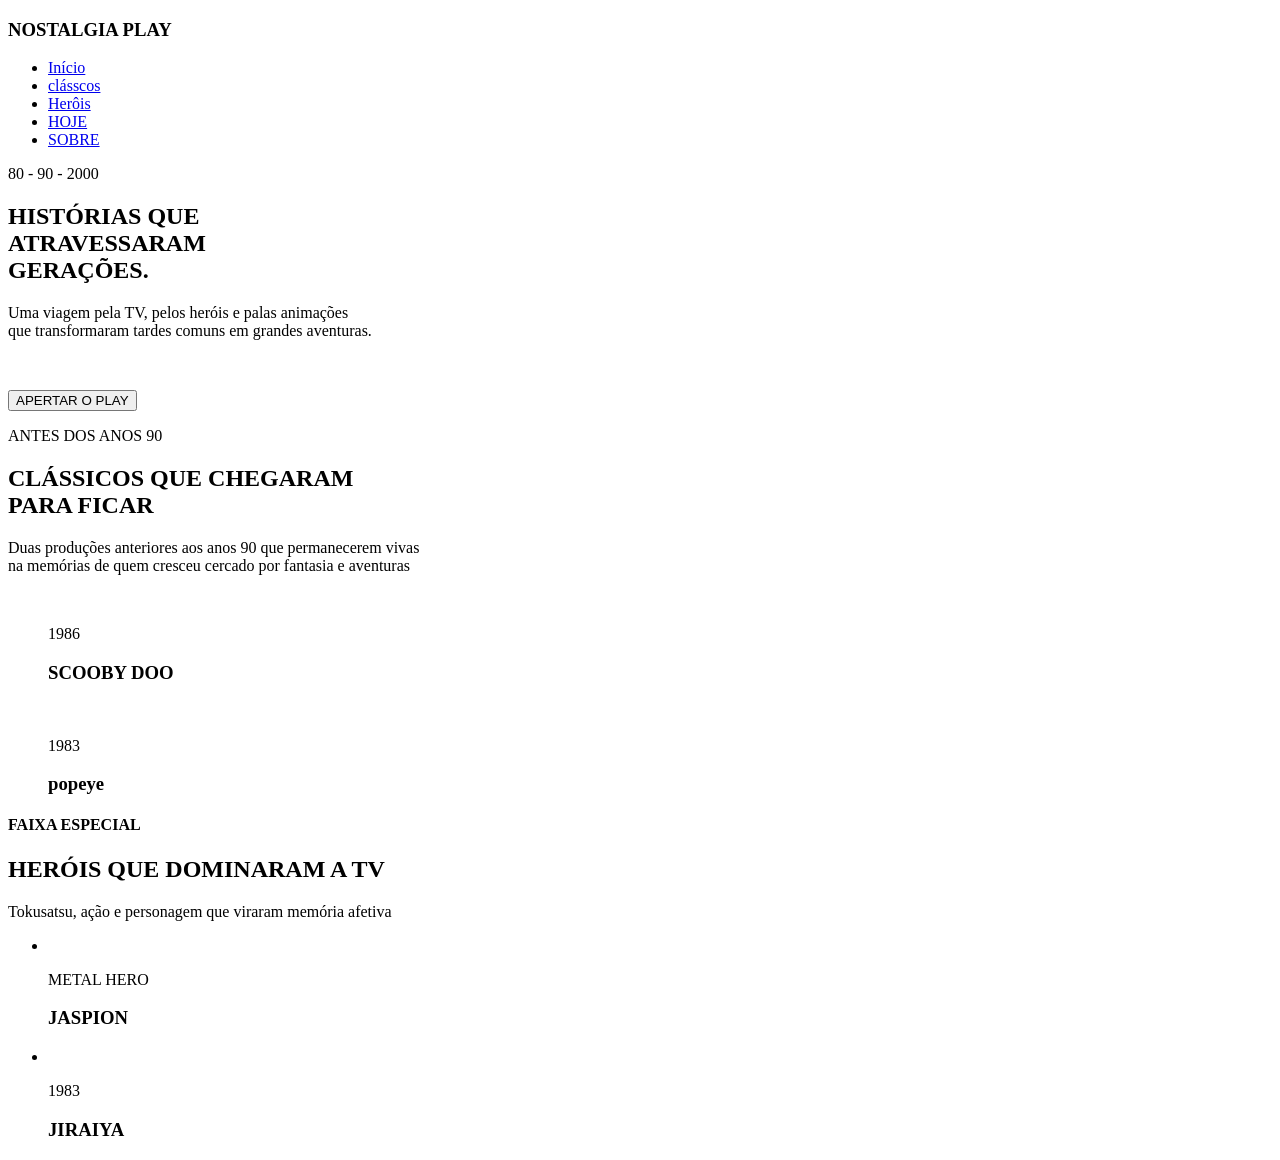
==== SEGUNDO_TERMO/Somativa/NOSTALGIA PLAY/index.html @ 6e8db5ab "BO" ====
<!DOCTYPE html>
<html lang="pt-BR">
<head>
    <meta charset="UTF-8">
    <meta name="viewport" content="width=device-width, initial-scale=1.0">
    <link rel="stylesheet" href="style.css">
    <title>Nostalgia</title>
</head>
<body>
     <header id="cabecalho" class="cabecalho">
        <h3>NOSTALGIA PLAY</h3>

        <section class="id-v">
       
        <nav>
            <ul class="id-nav">
                <li><a href="#inicio">Início</a></li>
                <li><a href="#classicos">clásscos</a></li>
                <li><a href="#herois">Herôis</a></li>
                <li><a href="#hoje">HOJE</a></li>
                <li><a href="#sobre">SOBRE</a></li>
            </ul>
        </nav>
    </header>

        </section>
    <main>
        <section id="inicio" class="banner">
            <header class="banner-conteudo">
                <p>80 - 90 - 2000</p>
                <h1>HISTÓRIAS QUE 
                   <br> ATRAVESSARAM 
                    <br>GERAÇÕES.</h1>
                <p>Uma viagem pela TV, pelos heróis e palas animações
                   <br> que transformaram tardes comuns em grandes aventuras.
                </p>
                <figure class="id-ban-img">
                    <img src="https://blogs.correiobraziliense.com.br/papodeconcurseiro/wp-content/uploads/sites/14/2020/09/CBNFOT050720143981.jpg" alt="">
                </figure>
                <button type="button">
                    APERTAR O PLAY
                </button>
            </header>
    </header>
    <section>
        <p>ANTES DOS ANOS 90</p>
        <H2>CLÁSSICOS QUE CHEGARAM  <br>PARA  FICAR</H2>
        <P>Duas produções anteriores aos anos 90 que permanecerem vivas <br>
        na memórias de quem cresceu cercado por fantasia e aventuras</P>
        <ul class="id-grid-cart">
                <img src="https://m.media-amazon.com/images/I/71V44JtHHIL._AC_UF1000,1000_QL80_.jpg" alt="">
                <p>1986</p>
                <h3>SCOOBY DOO</h3>
                <img src="https://upload.wikimedia.org/wikipedia/commons/2/26/Popeye_transparent.png?utm_source=pt.wikipedia.org&utm_campaign=index&utm_content=original" alt="">
                <P>1983</P>
                <H3>popeye</H3>
        </ul>
       
    </section>
    <section>
        <H4>FAIXA ESPECIAL</H4>
        <H2>HERÓIS QUE DOMINARAM A TV</H2>
        <P>Tokusatsu, ação e personagem que viraram memória afetiva</P>

        <ul class="id-grid-cart">
            <li>
               <img src="https://nextconqueror.wordpress.com/wp-content/uploads/2011/08/o-fantc3a1stico-faspion.jpg"alt="">
                <p>METAL HERO</p>
                <h3>JASPION</h3>
            </li>
                <li>
                 <img src="" alt="">
                 <P>1983</P>
                 <H3>JIRAIYA</H3>

                </li>
                
               
        </ul>





    </section>
    
</body>
</html>
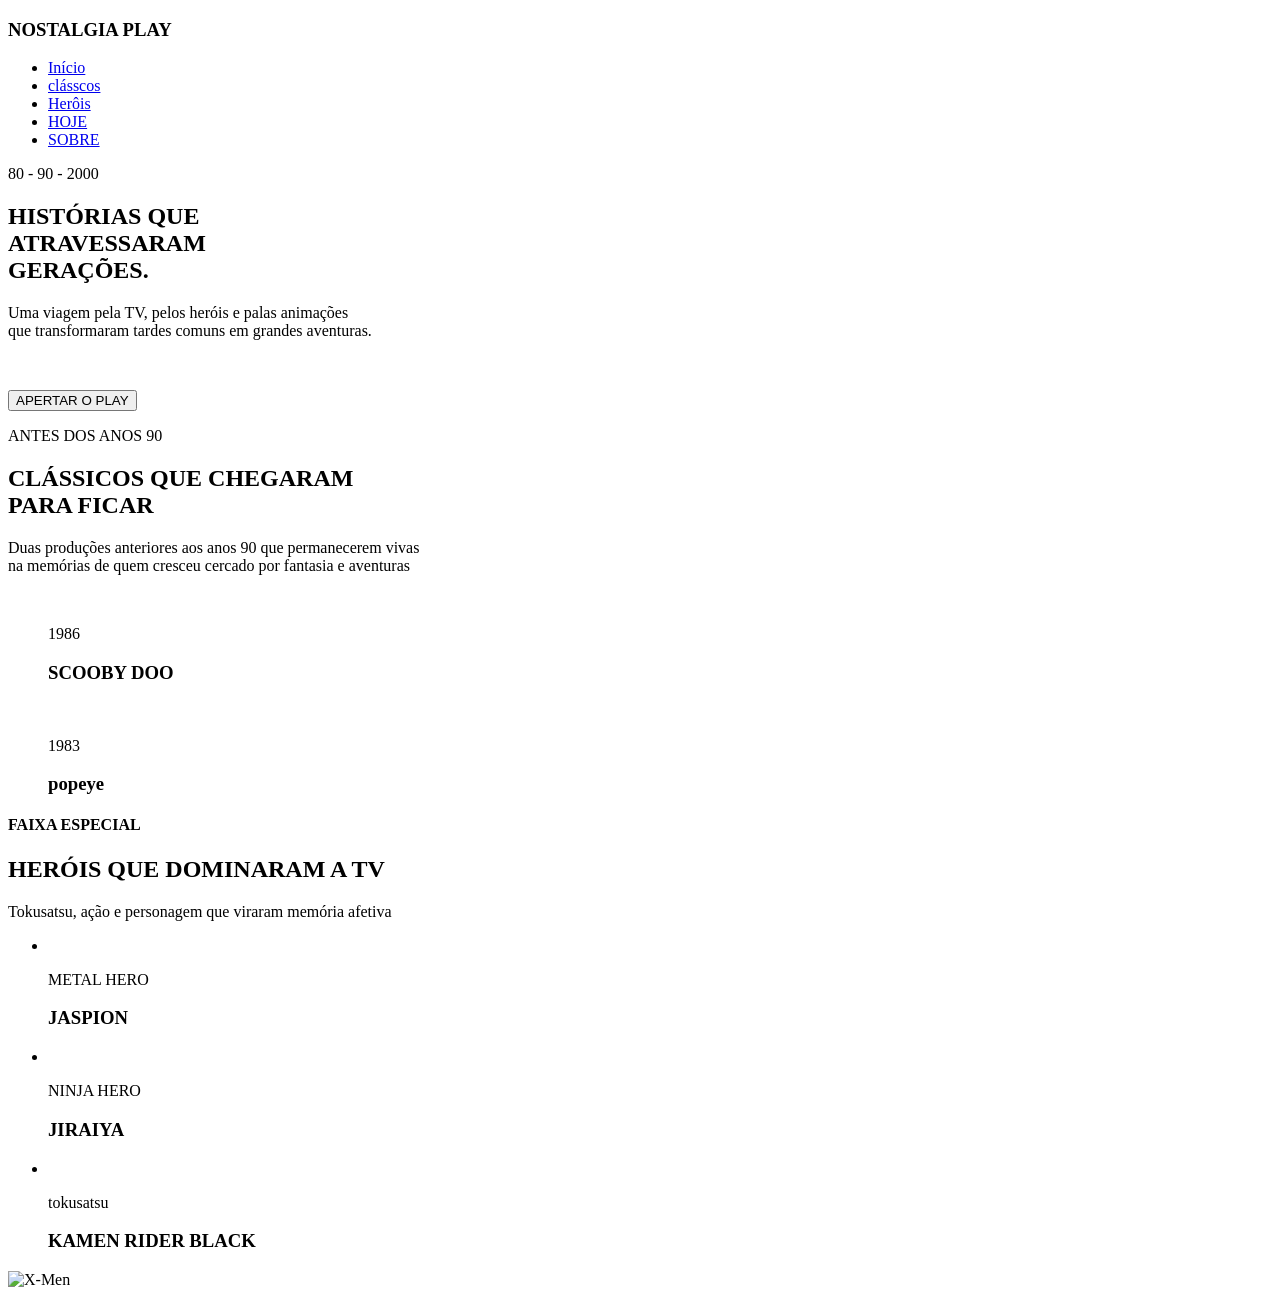
==== commit 17a855ef: "16" ====
--- a/SEGUNDO_TERMO/Somativa/NOSTALGIA PLAY/index.html
+++ b/SEGUNDO_TERMO/Somativa/NOSTALGIA PLAY/index.html
@@ -69,14 +69,20 @@
                 <h3>JASPION</h3>
             </li>
                 <li>
-                 <img src="" alt="">
-                 <P>1983</P>
+                 <img src="https://nextconqueror.wordpress.com/wp-content/uploads/2011/08/o-fantc3a1stico-faspion.jpg" alt="">
+                 <P>NINJA HERO</P>
                  <H3>JIRAIYA</H3>
+            </li>
+            <li>
+                <img src="https://cdn.awsli.com.br/2500x2500/2703/2703955/produto/387291056/bkr-cover-y121xzsqyb.jpg" alt="">
+                <p>tokusatsu</p>
+                <h3>KAMEN RIDER BLACK</h3>
+            </li>
 
-                </li>
-                
-               
         </ul>
+        <section>
+            <img src="https://static.wikia.nocookie.net/marveldatabase/images/f/f4/Uncanny_X-Men_Vol_6_7_Textless.jpg/revision/latest?cb=20240920163425" alt="X-Men">
+        </section>
 
 
 
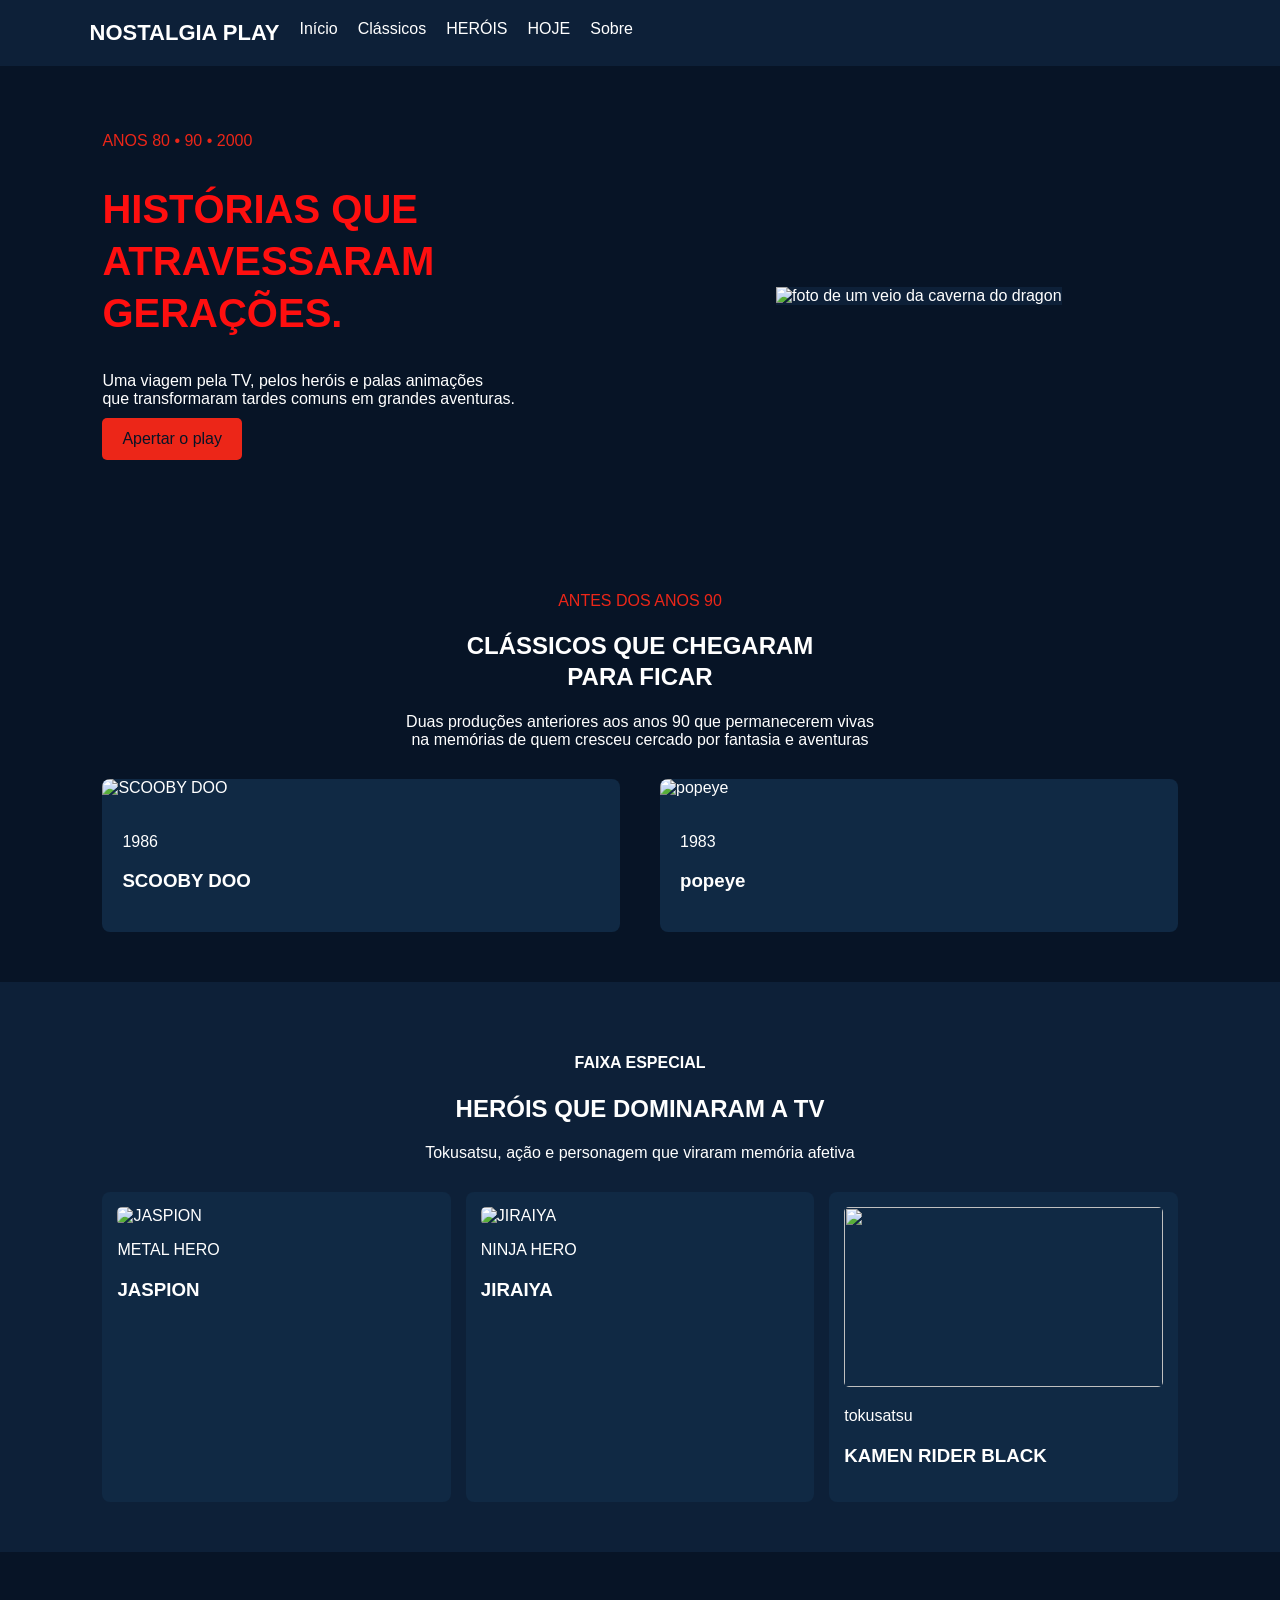
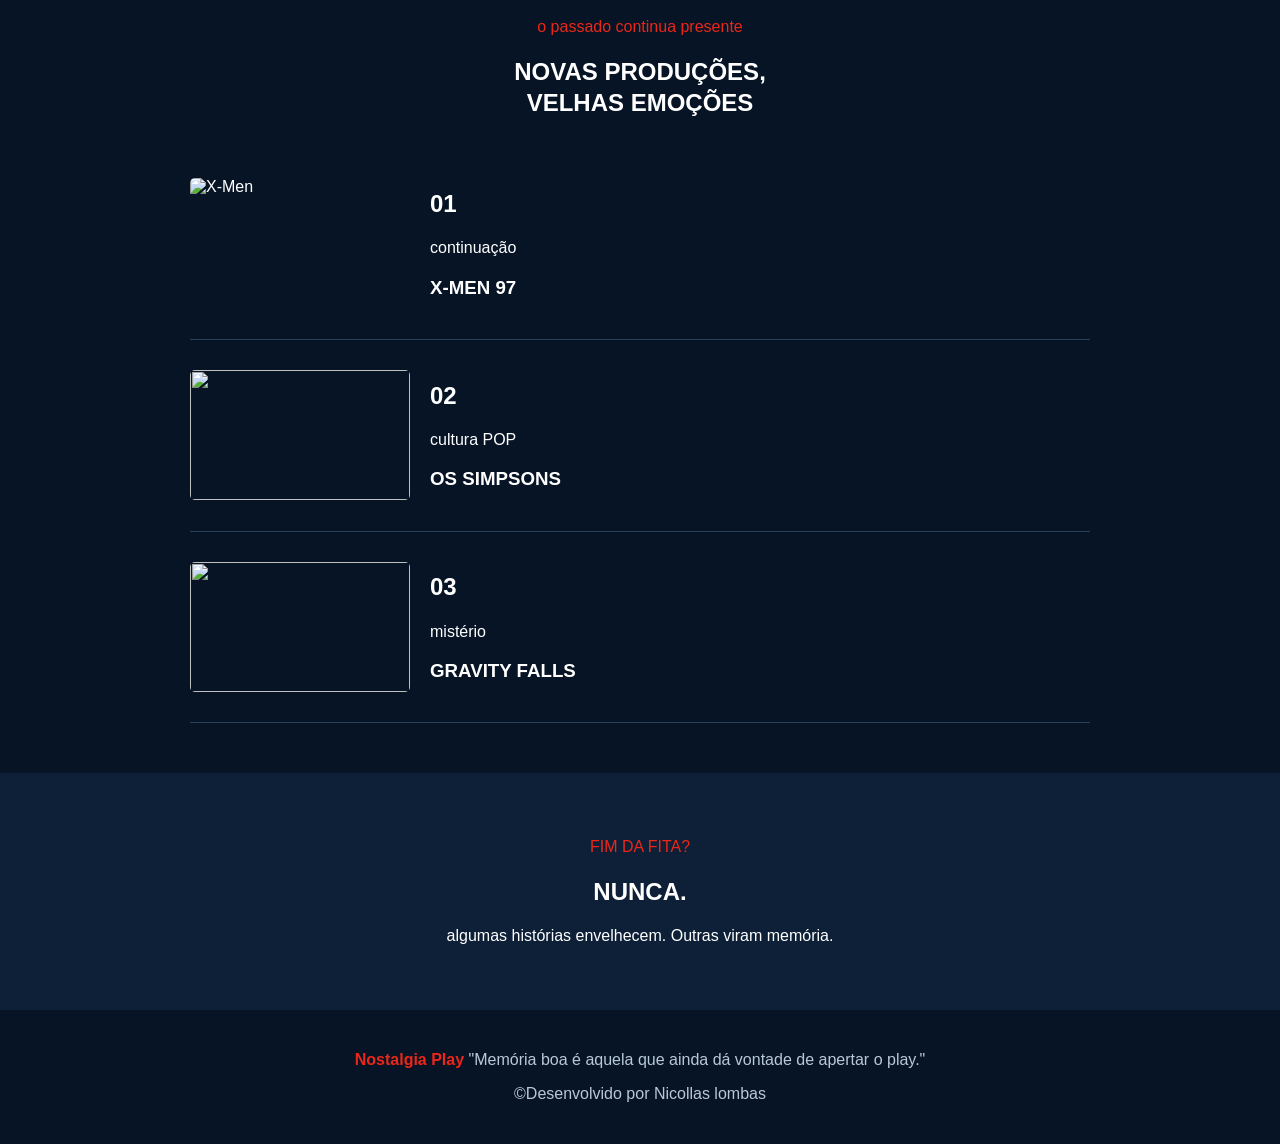
==== commit 9fdaf98d: "04/11/2026" ====
--- a/SEGUNDO_TERMO/Somativa/NOSTALGIA PLAY/index.html
+++ b/SEGUNDO_TERMO/Somativa/NOSTALGIA PLAY/index.html
@@ -3,92 +3,129 @@
 <head>
     <meta charset="UTF-8">
     <meta name="viewport" content="width=device-width, initial-scale=1.0">
+    <meta name="description" content="Reviva a nostalgia de Dragon Ball e Dragon Ball Z, aventuras que marcaram gerações.">
+    <title>Nostalgia Play</title>
     <link rel="stylesheet" href="style.css">
-    <title>Nostalgia</title>
 </head>
 <body>
-     <header id="cabecalho" class="cabecalho">
-        <h3>NOSTALGIA PLAY</h3>
-
-        <section class="id-v">
-       
-        <nav>
-            <ul class="id-nav">
-                <li><a href="#inicio">Início</a></li>
-                <li><a href="#classicos">clásscos</a></li>
-                <li><a href="#herois">Herôis</a></li>
-                <li><a href="#hoje">HOJE</a></li>
-                <li><a href="#sobre">SOBRE</a></li>
-            </ul>
+    <header class="topo">
+        <nav aria-label="Navegação principal">
+            <a class="logo" href="#inicio">NOSTALGIA PLAY</a>
+            <a href="#inicio">Início</a>
+            <a href="#classicos">Clássicos</a>
+            <a href="#personagens">HERÓIS</a>
+            <a href="#cenas">HOJE</a>
+            <a href="#sobre">Sobre</a>
         </nav>
     </header>
-
-        </section>
     <main>
-        <section id="inicio" class="banner">
-            <header class="banner-conteudo">
-                <p>80 - 90 - 2000</p>
-                <h1>HISTÓRIAS QUE 
-                   <br> ATRAVESSARAM 
-                    <br>GERAÇÕES.</h1>
+        <section id="inicio" class="inicio">
+            <div class="texto-inicio">
+                <p class="etiqueta">ANOS 80 • 90 • 2000</p>
+                <h1>HISTÓRIAS QUE <br> ATRAVESSARAM <br> GERAÇÕES.</h1>
                 <p>Uma viagem pela TV, pelos heróis e palas animações
                    <br> que transformaram tardes comuns em grandes aventuras.
-                </p>
-                <figure class="id-ban-img">
-                    <img src="https://blogs.correiobraziliense.com.br/papodeconcurseiro/wp-content/uploads/sites/14/2020/09/CBNFOT050720143981.jpg" alt="">
-                </figure>
-                <button type="button">
-                    APERTAR O PLAY
-                </button>
-            </header>
-    </header>
-    <section>
-        <p>ANTES DOS ANOS 90</p>
-        <H2>CLÁSSICOS QUE CHEGARAM  <br>PARA  FICAR</H2>
-        <P>Duas produções anteriores aos anos 90 que permanecerem vivas <br>
-        na memórias de quem cresceu cercado por fantasia e aventuras</P>
-        <ul class="id-grid-cart">
-                <img src="https://m.media-amazon.com/images/I/71V44JtHHIL._AC_UF1000,1000_QL80_.jpg" alt="">
-                <p>1986</p>
-                <h3>SCOOBY DOO</h3>
-                <img src="https://upload.wikimedia.org/wikipedia/commons/2/26/Popeye_transparent.png?utm_source=pt.wikipedia.org&utm_campaign=index&utm_content=original" alt="">
-                <P>1983</P>
-                <H3>popeye</H3>
-        </ul>
-       
-    </section>
-    <section>
-        <H4>FAIXA ESPECIAL</H4>
-        <H2>HERÓIS QUE DOMINARAM A TV</H2>
-        <P>Tokusatsu, ação e personagem que viraram memória afetiva</P>
-
-        <ul class="id-grid-cart">
-            <li>
-               <img src="https://nextconqueror.wordpress.com/wp-content/uploads/2011/08/o-fantc3a1stico-faspion.jpg"alt="">
+                <a class="botao" href="#classicos">Apertar o play</a>
+            </div>
+            <figure class="imagem-inicio">
+                <img src="https://blogs.correiobraziliense.com.br/papodeconcurseiro/wp-content/uploads/sites/14/2020/09/CBNFOT050720143981.jpg" alt="foto de um veio da caverna do dragon">
+            </figure>
+        </section>
+        <section id="classicos" class="secao">
+            <div class="titulo-secao">
+                <p class="etiqueta">ANTES DOS ANOS 90</p>
+                <h2>CLÁSSICOS QUE CHEGARAM <br>PARA  FICAR </h2>
+                <P>Duas produções anteriores aos anos 90 que permanecerem vivas <br>
+                 na memórias de quem cresceu cercado por fantasia e aventuras</P>
+            </div>
+            <div class="container-cards">
+                <article class="card">
+                    <figure>
+                        <img src="https://m.media-amazon.com/images/I/71V44JtHHIL._AC_UF1000,1000_QL80_.jpg" alt="SCOOBY DOO">
+                    </figure>
+                    <div class="conteudo-card">
+                        <p>1986</p>
+                        <h3>SCOOBY DOO</h3>
+                    </div>
+                </article>
+                <article class="card">
+                    <figure>
+                        <img src="https://upload.wikimedia.org/wikipedia/commons/2/26/Popeye_transparent.png?utm_source=pt.wikipedia.org&utm_campaign=index&utm_content=original" alt="popeye">
+                    </figure>
+                    <div class="conteudo-card">
+                        <P>1983</P>
+                        <H3>popeye</H3>
+                </article>
+            </div>
+        </section>
+        <section id="personagens" class="secao secao-alternativa">
+            <div class="titulo-secao">
+                <H4>FAIXA ESPECIAL</H4>
+                <h2>HERÓIS QUE DOMINARAM A TV</h2>
+                <p>Tokusatsu, ação e personagem que viraram memória afetiva</p>
+            </div>
+            <div class="container-personagens">
+                <article class="personagem">
+               <img src="https://nextconqueror.wordpress.com/wp-content/uploads/2011/08/o-fantc3a1stico-faspion.jpg"alt="JASPION">
                 <p>METAL HERO</p>
                 <h3>JASPION</h3>
-            </li>
-                <li>
-                 <img src="https://nextconqueror.wordpress.com/wp-content/uploads/2011/08/o-fantc3a1stico-faspion.jpg" alt="">
+                </article>
+                <article class="personagem">
+                <img src=https://i.pinimg.com/736x/cd/eb/e8/cdebe8f674557582d3da96c7edc7b35f.jpg alt="JIRAIYA">
                  <P>NINJA HERO</P>
                  <H3>JIRAIYA</H3>
-            </li>
-            <li>
+                </article>
+                <article class="personagem">
                 <img src="https://cdn.awsli.com.br/2500x2500/2703/2703955/produto/387291056/bkr-cover-y121xzsqyb.jpg" alt="">
                 <p>tokusatsu</p>
                 <h3>KAMEN RIDER BLACK</h3>
-            </li>
+                </article>
 
-        </ul>
-        <section>
-            <img src="https://static.wikia.nocookie.net/marveldatabase/images/f/f4/Uncanny_X-Men_Vol_6_7_Textless.jpg/revision/latest?cb=20240920163425" alt="X-Men">
+            </div>
         </section>
+        <section id="cenas" class="secao">
+            <div class="titulo-secao">
+                <p class="etiqueta">o passado continua presente</p>
+                <h2>NOVAS PRODUÇÕES, <br>VELHAS EMOÇÕES</h2>
+            </div>
+            <div class="lista-cenas">
+                <article class="cena">
+                   <img src="https://static.wikia.nocookie.net/marveldatabase/images/f/f4/Uncanny_X-Men_Vol_6_7_Textless.jpg/revision/latest?cb=20240920163425" alt="X-Men">
+                    <div>
+                        <h2> 01</h2>
+                        <p>continuação</p>
+                        <h3> X-MEN 97</h3>
+                    </div>
+                </article>
+                <article class="cena">
+                    <img src=https://encrypted-tbn0.gstatic.com/images?q=tbn:ANd9GcTX9liyNMQrZn2eOEYVtuaTtN_LoyJ9X-WTbuC5x5xlutMlV5SXZ6JSBr56&s=10>
+                    <div>
+                        <h2>02</h2>
+                        <p> cultura POP</p>
+                        <h3>OS SIMPSONS</h3>
+                    </div>
+                </article>
+                <article class="cena">
+                    <img src=https://m.media-amazon.com/images/I/61Rv0id+zmL._AC_UF1000,1000_QL80_.jpg>
+                    <div>
+                        <h2>03</h2>
+                        <p>mistério</p>
+                        <h3>GRAVITY FALLS</h3>
+                    </div>
+                </article>
+            </div>
+        </section>
+        <section id="sobre" class="sobre">
+            <p class="etiqueta">FIM DA FITA?</p>
+            <h2>NUNCA.</h2>
+            <p>algumas histórias envelhecem. Outras viram memória.</p>
+        </section>
+    </main>
+    <footer class="rodape">
+        <p><strong>Nostalgia Play</strong>  "Memória boa é aquela que ainda dá vontade de apertar o play."</p>
+        <p>  
+            ©Desenvolvido por Nicollas lombas</p>
 
-
-
-
-
-    </section>
-    
+    </footer>
 </body>
 </html>
--- a/SEGUNDO_TERMO/Somativa/NOSTALGIA PLAY/style.css
+++ b/SEGUNDO_TERMO/Somativa/NOSTALGIA PLAY/style.css
@@ -0,0 +1,213 @@
+body {
+    margin: 0;
+    font-family: Arial, sans-serif;
+    background: #071426;
+    color: white;
+}
+
+a {
+    color: white;
+    text-decoration: none;
+}
+
+img {
+    max-width: 100%;
+}
+
+.topo {
+    background: #0d2038;
+    padding: 20px 7%;
+    display: flex;
+    justify-content: space-between;
+    align-items: center;
+}
+
+.logo {
+    font-size: 22px;
+    font-weight: bold;
+}
+
+nav {
+    display: flex;
+    gap: 20px;
+}
+
+nav a:hover {
+    color: #ec2618;
+}
+
+.inicio {
+    padding: 50px 8%;
+    display: flex;
+    align-items: center;
+    gap: 40px;
+}
+
+.texto-inicio {
+    flex: 1;
+}
+
+.etiqueta {
+    color: #ec2618;
+}
+
+h1, h2, h3 {
+    line-height: 1.3;
+}
+
+h1 {
+    font-size: 40px;
+    color: #ff0f0f;
+}
+
+.botao {
+    display: inline-block;
+    background: #ec2618;
+    color: #071426;
+    padding: 12px 20px;
+    border-radius: 5px;
+    margin-top: 10px;
+}
+
+.imagem-inicio {
+    flex: 1;
+    margin: 0;
+    text-align: center;
+}
+
+.imagem-inicio img {
+    width: 100%;
+    height: 320px;
+    object-fit: contain;
+    background: #0d2038;
+}
+
+.imagem-inicio figcaption {
+    margin-top: 8px;
+    color: #b9c8d9;
+}
+
+.secao {
+    padding: 50px 8%;
+}
+
+.titulo-secao {
+    text-align: center;
+    margin: 0 auto 30px;
+    max-width: 800px;
+}
+
+.container-cards {
+    display: flex;
+    gap: 40px;
+}
+
+.card {
+    flex: 1;
+    background: #102944;
+    border-radius: 8px;
+    overflow: hidden;
+}
+
+.card figure {
+    margin: 0;
+}
+
+.card figure img {
+    width: 100%;
+    height: 220px;
+    object-fit: cover;
+}
+
+.card figcaption {
+    padding: 8px;
+    font-size: 12px;
+}
+
+.conteudo-card {
+    padding: 20px;
+}
+
+.ano {
+    color: #ffc857;
+}
+
+.secao-alternativa {
+    background: #0d2038;
+}
+
+.container-personagens {
+    display: flex;
+    gap: 15px;
+}
+
+.personagem {
+    flex: 1;
+    background: #102944;
+    padding: 15px;
+    border-radius: 8px;
+}
+
+.personagem img {
+    width: 100%;
+    height: 180px;
+    object-fit: cover;
+    border-radius: 5px;
+}
+
+.simbolo {
+    display: block;
+    color: #ff7a1a;
+    font-weight: bold;
+    margin-bottom: 10px;
+}
+
+.lista-cenas {
+    max-width: 900px;
+    margin: auto;
+}
+
+.cena {
+    display: flex;
+    align-items: center;
+    gap: 20px;
+    padding: 20px 0;
+    border-bottom: 1px solid #29415a;
+}
+
+.cena img {
+    width: 220px;
+    height: 130px;
+    object-fit: cover;
+    border-radius: 5px;
+}
+
+.sobre {
+    background: #0d2038;
+    padding: 50px 8%;
+    text-align: center;
+}
+
+.sobre p {
+    max-width: 750px;
+    margin: 15px auto;
+}
+
+.botao-secundario {
+    background: #42c7f5;
+}
+
+.rodape {
+    background: #071426;
+    padding: 25px;
+    text-align: center;
+    color: #b9c8d9;
+}
+
+.rodape strong {
+    color: #ec2618;
+}
+
+.img {
+    width: 50%;
+    height: 320px;}
